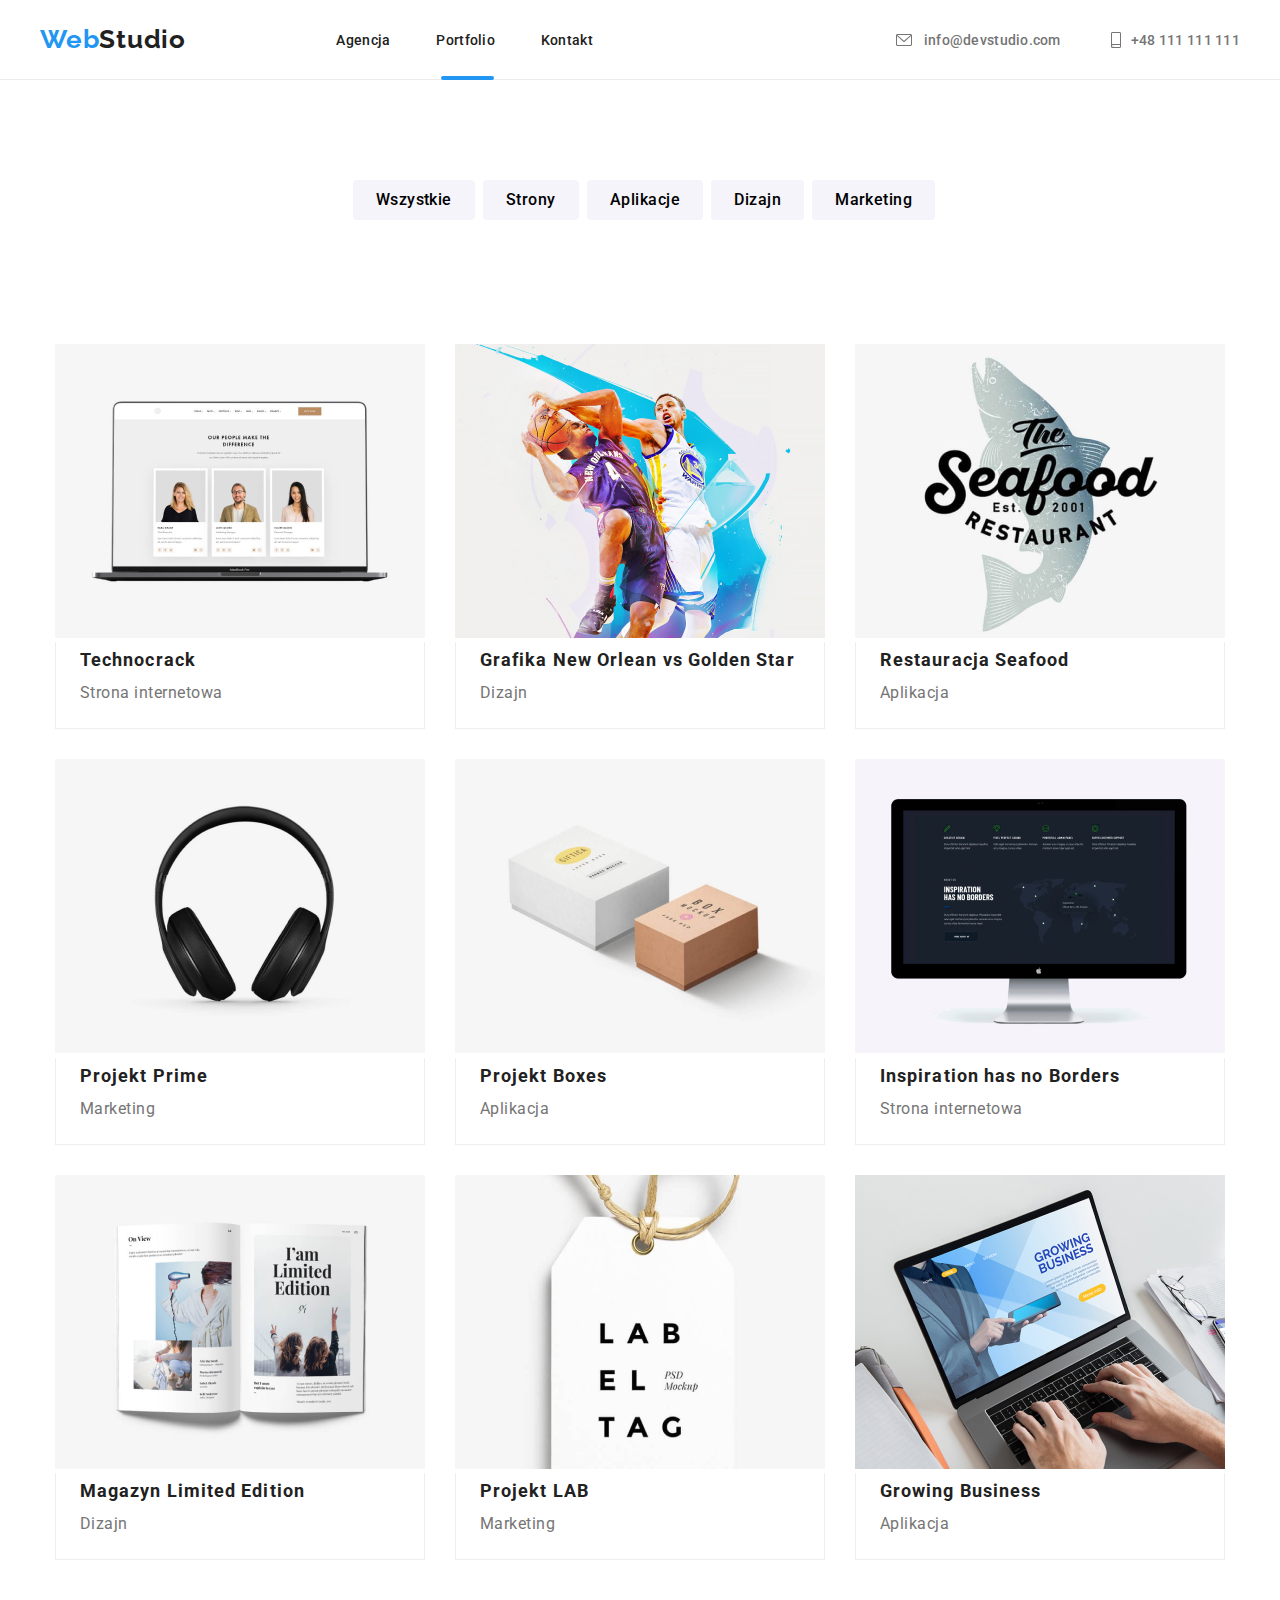
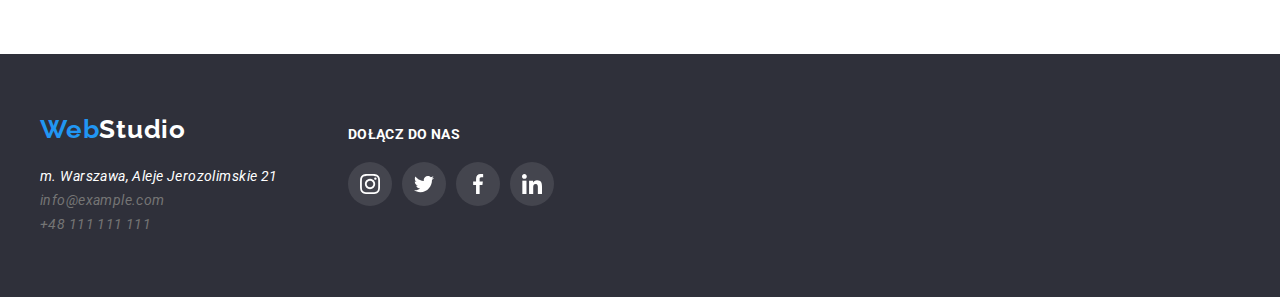
==== portfolio.html @ 58a17caf "." ====
<!DOCTYPE html>
<html lang="pl">
<head>
    <meta charset="UTF-8">
    <meta http-equiv="X-UA-Compatible" content="IE=edge">
    <meta name="viewport" content="width=device-width, initial-scale=1.0">
    <title>Portfolio</title>
    <link rel="stylesheet" href="https://cdnjs.cloudflare.com/ajax/libs/modern-normalize/1.0.0/modern-normalize.min.css" />
    <link href="css/styles.css" rel="stylesheet">
    <link rel="preconnect" href="https://fonts.googleapis.com">
    <link rel="preconnect" href="https://fonts.gstatic.com" crossorigin>
    <link href="https://fonts.googleapis.com/css2?family=Raleway:wght@700&family=Roboto:wght@400;500;700;900&display=swap"
        rel="stylesheet">
        
</head>
<body>
 <!-----------------------------------------HEADER----------------------------------------------->
 
    <header class="header-part">
        <div class="container">
            <a class="logo" href="index.html"><span class="logo-span">Web</span>Studio</a>
    
            <nav class="first-nav">
                <a class="first-nav-item-first-child" class="first-child" href="index.html">Agencja</a>
                <a class="first-nav-item-portfolio active-portfolio" href="portfolio.html" >Portfolio</a>
                <a class="first-nav-item" href="#">Kontakt</a>
            </nav>
    
            <a class="header-mail" href="mailto:info@devstudio.com">
                <svg class="icon-envelope" width="20" height="16">
                    <use href="images/symbol-defs.svg#icon-envelope"></use>
                </svg>
                info@devstudio.com</a>
            <a class="header-tel" href="tel:+48111111111">
                <svg class="icon-smartphone" width="10" height="16">
                    <use class="phone" href="images/symbol-defs.svg#icon-smartphone"></use>
                </svg>
                +48 111 111 111</a>
            </section>
        </div>
    </header>
<!-----------------------------------------MAIN-------------------------------------->
<main class="main-page-portfolio">
    <div class="container">
        <section class="second-section-portfolio">
    <ul class="buttons-list">
        <li class="button-item-list"><button class="button-item" type="button">Wszystkie</button></li>
        <li class="button-item-list"><button class="button-item" type="button">Strony</button></li>
        <li class="button-item-list"><button class="button-item" type="button">Aplikacje</button></li>
        <li class="button-item-list"><button class="button-item" type="button">Dizajn</button></li>
        <li class="button-item-list"><button class="button-item" type="button">Marketing</button></li>
    </ul>
    </div>
<!--GALERIA-->
<section class="gallery">
<div class="container">
<ul class="portfolio-gallery">
    
    <li class="portfolio-images">
        <figure class="portfolio-images-figure">
            <img  src="images/img8.jpg" alt="monitor" width="370" height="294">
            <div class="overflow">
            <div class="overlay-portfolio">
                <p class="overflow-text">Technocrack jest popularną platformą wykorzystywaną do rozpowszechniania koronawirusa. Firmy wykorzystują tę platformę
            do celów szpiegowskich i ataków na niezabezpieczone serwery konkurencji</p>
        </div>
        </div>
            <figcaption class="portfolio-gallery-item">
                <b class="portfolio-gallery-item-bold">Technocrack</b>
               <p class="portfolio-gallery-item-paragraph">Strona internetowa</p>
            </figcaption>
        </figure>
    </li>
    <li class="portfolio-images">
        <figure>
            <img  src="images/img9.jpg" alt="koszykarz z piłką w górze" width="370" height="294">
            <div class="overflow">
                <div class="overlay-portfolio">
                    <p class="overflow-text">Technocrack jest popularną platformą wykorzystywaną do rozpowszechniania koronawirusa.
                        Firmy wykorzystują tę platformę
                        do celów szpiegowskich i ataków na niezabezpieczone serwery konkurencji</p>
                </div>
            </div>
            <figcaption class="portfolio-gallery-item">
                <b class="portfolio-gallery-item-bold">Grafika New Orlean vs Golden Star</b>
                <p class="portfolio-gallery-item-paragraph">Dizajn</p>
            </figcaption>
        </figure>
    </li>
    <li class="portfolio-images">
        <figure>
        <img  src="images/img10.jpg" alt="zdjęcie rekina" width="370" height="294">
        <div class="overflow">
            <div class="overlay-portfolio">
                <p class="overflow-text">Technocrack jest popularną platformą wykorzystywaną do rozpowszechniania koronawirusa.
                    Firmy wykorzystują tę platformę
                    do celów szpiegowskich i ataków na niezabezpieczone serwery konkurencji</p>
            </div>
        </div>
        <figcaption class="portfolio-gallery-item">
           <b class="portfolio-gallery-item-bold">Restauracja Seafood</b>
           <p class="portfolio-gallery-item-paragraph">Aplikacja</p>
        </figcaption>
    </figure>
</li>
    <li class="portfolio-images">
        <figure>
        <img class="photo"src="images/img11.jpg" alt="słuchwaki do uszu" width="370" height="294">
        <div class="overflow">
            <div class="overlay-portfolio">
                <p class="overflow-text">Technocrack jest popularną platformą wykorzystywaną do rozpowszechniania koronawirusa.
                    Firmy wykorzystują tę platformę
                    do celów szpiegowskich i ataków na niezabezpieczone serwery konkurencji</p>
            </div>
        </div>
        <figcaption class="portfolio-gallery-item">
            <b class="portfolio-gallery-item-bold">Projekt Prime</b>
            <p class="portfolio-gallery-item-paragraph">Marketing</p>
        </figcaption>
    </figure>
</li>
    <li class="portfolio-images">
        <figure>
            <img class="photo" src="images/img12.jpg" alt="kartonowe pudełka"  width="370" height="294">
            <div class="overflow">
                <div class="overlay-portfolio">
                    <p class="overflow-text">Technocrack jest popularną platformą wykorzystywaną do rozpowszechniania koronawirusa.
                        Firmy wykorzystują tę platformę
                        do celów szpiegowskich i ataków na niezabezpieczone serwery konkurencji</p>
                </div>
            </div>
            <figcaption class="portfolio-gallery-item">
                <b class="portfolio-gallery-item-bold">Projekt Boxes</b>
                <p class="portfolio-gallery-item-paragraph">Aplikacja</p>
            </figcaption>
        </figure>
    </li>
    <li class="portfolio-images">
        <figure>
        <img class="photo" src="images/img13.jpg" alt="monitor ze stroną internetową" width="370" height="294">
        <div class="overflow">
            <div class="overlay-portfolio">
                <p class="overflow-text">Technocrack jest popularną platformą wykorzystywaną do rozpowszechniania koronawirusa.
                    Firmy wykorzystują tę platformę
                    do celów szpiegowskich i ataków na niezabezpieczone serwery konkurencji</p>
            </div>
        </div>
        <figcaption class="portfolio-gallery-item">
            <b class="portfolio-gallery-item-bold">Inspiration has no Borders</b>
            <p class="portfolio-gallery-item-paragraph">Strona internetowa</p>
        </figcaption>
    </figure>
</li>
    <li class="portfolio-images">
        <figure>
            <img class="photo" src="images/img14.jpg" alt="otwarta książka" width="370" height="294">
            <div class="overflow">
                <div class="overlay-portfolio">
                    <p class="overflow-text">Technocrack jest popularną platformą wykorzystywaną do rozpowszechniania koronawirusa.
                        Firmy wykorzystują tę platformę
                        do celów szpiegowskich i ataków na niezabezpieczone serwery konkurencji</p>
                </div>
            </div>
            <figcaption class="portfolio-gallery-item">
                <b class="portfolio-gallery-item-bold">Magazyn Limited Edition</b>
                <p class="portfolio-gallery-item-paragraph">Dizajn</p>
            </figcaption>
        </figure>
    </li>
    <li class="portfolio-images">
        <figure>
            <img class="photo" src="images/img15.jpg" alt="papierowa zawieszka" width="370" height="294">
            <div class="overflow">
                <div class="overlay-portfolio">
                    <p class="overflow-text">Technocrack jest popularną platformą wykorzystywaną do rozpowszechniania koronawirusa.
                        Firmy wykorzystują tę platformę
                        do celów szpiegowskich i ataków na niezabezpieczone serwery konkurencji</p>
                </div>
            </div>
            <figcaption class="portfolio-gallery-item">
                <b class="portfolio-gallery-item-bold">Projekt LAB</b>
                <p class="portfolio-gallery-item-paragraph">Marketing</p>
            </figcaption>
        </figure>
    </li>
    <li class="portfolio-images">
        <figure>
            <img class="photo" src="images/img16.jpg" alt="dłonie na klawiaturze laptopa" width="370" height="294">
            <div class="overflow">
                <div class="overlay-portfolio">
                    <p class="overflow-text">Technocrack jest popularną platformą wykorzystywaną do rozpowszechniania koronawirusa.
                        Firmy wykorzystują tę platformę
                        do celów szpiegowskich i ataków na niezabezpieczone serwery konkurencji</p>
                </div>
            </div>
            <figcaption class="portfolio-gallery-item">
                <b class="portfolio-gallery-item-bold">Growing Business</b>
                <p class="portfolio-gallery-item-paragraph">Aplikacja</p>
            </figcaption>
        </figure>
    </li>
</ul>
</section>
</section>
</div>
</main>
<!--FOOTER-->
    <footer class="end-of-page">
        <div class="container">
            <ul class="footer-list">
                <li class="footer-list-item">
                    <a class="logo-footer" href="index.html"><span class="logo-span">Web</span>Studio</a>
                    <address>
                        <ul>
                            <li class="footer-list-item-paragraph">
                                <p>m. Warszawa, Aleje Jerozolimskie 21</p>
                            </li>
                            <li class="footer-list-item"><a class="footer-list-item-mail-link"
                                    href="mailto:info@example.com">info@example.com</a></li>
                            <li class="footer-list-item-phone"><a class="footer-list-item-tel-link"
                                    href="tel:+48111111111">+48 111 111 111</a></li>
                        </ul>
                    </address>
                </li>
                <li class="footer-list-item-right-side">
                    <p class="text-footer">DOŁĄCZ DO NAS</p>
    
    
                    <ul class="icons-footer-list">
                        <li class="icons-footer-list-item">
                            <a class="link-icon-footer" href="#">
                            <svg class="icon-footer" width="20" height="20">
                                <use href="images/symbol-defs.svg#icon-instagram"></use>
                            </svg>
                        </a>
                        </li>
                        <li class="icons-footer-list-item">
                            <a class="link-icon-footer" href="#">
                            <svg class="icon-footer" width="20" height="20">
                                <use href="images/symbol-defs.svg#icon-twitter"></use>
                            </svg>
                        </a>
                        </li>
                        <li class="icons-footer-list-item">
                            <a class="link-icon-footer" href="#">
                            <svg class="icon-footer" width="20" height="20">
                                <use href="images/symbol-defs.svg#icon-facebook"></use>
                            </svg>
                        </a>
                        </li>
                        <li class="icons-footer-list-item">
                            <a class="link-icon-footer" href="#">
                            <svg class="icon-footer" width="20" height="20">
                                <use href="images/symbol-defs.svg#icon-linkedin"></use>
                            </svg>
                        </a>
                        </li>
                    </ul>
                </li>
            </ul>
        </div>
    </footer>
</body>
---- css/styles.css ----
*
{
  margin: 0 auto;
  padding: 0;
}
body {
  font-family: var(--main-font);
  color: var(--main-color);
  padding: 0;
  margin: 0 auto; 
}
:root {
  --main-font: 'Roboto', sans-serif;
  --secondary-font: 'Raleway', sans-serif;
  --mark-color: #2196f3;
  --main-color: #212121;
  --third-color: #757575;
  --background-color: #2f303a;
  --white-color: #ffffff;
  --third-block-background-color: #F5F4FA;
  --icons-fill: #AFB1B8;
}
.header-part {
  background-color: var(--white-color);
  border-bottom: 1px solid #ECECEC;;
  margin: 0 auto;
}
.container
{
  width: 1200px;
  
  margin: 0 auto;
}
.header-part .container 
{
  display: flex;
}
.second-block .container
{
    width: 1200px;
    padding: 5px;
    margin: 0 auto;
}
h1,h2,h3,h4{
  margin: 0;
  padding: 0;
}

p
{
  margin: 0;
  padding: 0;
}
ul
{
  padding: 0;
  margin: 0;
}



/*==================================HEADER====================================*/
.logo {
  font-weight: 700;
  font-size: 26px;
  line-height: 1.192;
  letter-spacing: 0.03em;
  font-family: var(--secondary-font);
  text-decoration: none;
  color: var(--main-color);
  margin-top: 24px;
  margin-bottom: 24px;
  display: flex;
  margin-right: 0;
  margin-left: 0;
  
}
 .logo-span {
  color: var(--mark-color);
}
.first-nav 
{
  display: flex;
  position: relative;
  
}
.first-nav-portfolio
{
  display: flex;
  justify-content: center;
}
.first-nav-item {
  font-weight: 500;
  font-size: 14px;
  line-height: 1.142;
  letter-spacing: 0.02em;
  text-decoration: none;
  color: var(--main-color); 
  margin-left: 46px;
  margin-top: 32px;
  margin-bottom: 31px;
  transition-property: color;
  transition-duration: 250ms;
  transition-timing-function: cubic-bezier(0.4, 0, 0.2, 1);
  transition-delay: 0s;
 }


.first-nav-item-first-child
{
    font-weight: 500;
    font-size: 14px;
    line-height: 1.142;
    letter-spacing: 0.02em;
    text-decoration: none;
    color: var(--main-color);
    margin-top: 32px;
    margin-bottom: 31px;
    transition-property: color;
    transition-duration: 250ms;
    transition-timing-function: cubic-bezier(0.4, 0, 0.2, 1);
}
.first-nav-item-first-child:hover
{
  color: var(--mark-color);
}
.first-nav-item-first-child:focus
{
  color: var(--mark-color);
}
.first-nav-item:hover
{
  color: var(--mark-color);
}
.first-nav-item:focus 
{
  color: var(--mark-color);
}
.header-mail 
{
  text-decoration: none;
  color: var(--third-color);
  font-weight: 500;
  font-size: 14px;
  line-height: 1.142;
  letter-spacing: 0.02em;
  color: var(--third-color);
  margin-top: 32px;
  margin-bottom: 31px;
  margin-right: 50px;
  display: flex;
  transition-property: color;
  transition-duration: 250ms;
  transition-timing-function: cubic-bezier(0.4, 0, 0.2, 1);
  transition-delay: 0s;
 }


.header-mail:hover {
  color: var(--mark-color);
  fill: #2196f3;
 
}
.header-mail:focus {
  color: var(--mark-color);
}
.header-tel 
{
    text-decoration: none;
    font-size: 14px;
    font-weight: 500;
    line-height: 1.142;
    letter-spacing: 0.02em;
    color: var(--third-color);
    margin-top: 32px;
    margin-bottom: 31px;
    margin-left: 0;
    margin-right: 0;
    display: flex;
    transition-property: color;
    transition-duration: 250ms;
    transition-timing-function: cubic-bezier(0.4, 0, 0.2, 1);
    transition-delay: 0s;
}
.header-tel:hover 
{
  color: var(--mark-color);
}
.header-tel:focus 
{
  color: var(--mark-color);
}
/*=======================================END OF HEADER==================================================*/

/*=======================================MAIN CONTAINER=================================================*/

.first-gallery-index-item-first-child
{
  margin-right: 0;
  margin-left: 0;
  position: relative;
}
.text-on-image
{
  background-color:rgba(47, 48, 58, 0.8);
  font-size: 14px;
  line-height: 1.172;
  letter-spacing: 0.03em;
  display: flex;
  align-items: center;
  justify-content: center;
  color: var(--white-color);
  font-weight: 700;
  width: 370px;
  height: 70px;
  text-transform: uppercase;
  position: absolute;
  bottom: 4px;
}
.text-header {

  font-weight: 900;
  font-size: 44px;
  line-height: 1.363;
  letter-spacing: 0.06em;
  text-transform: uppercase;
  color: var(--white-color);
  margin-bottom: 30px;
  margin-left: auto;
  margin-right: auto; 
  display: flex;
  justify-content: center;
  width: 696px;
}
.button-top {
  box-shadow: 0px 4px 4px rgba(0, 0, 0, 0.15);
  border-radius: 4px;
  font-weight: 700;
  font-size: 16px;
  line-height: 1.875;
  letter-spacing: 0.06em;
  cursor: pointer;
  background-color: var(--mark-color);
  color: var(--white-color);
  width: 200px;
  height: 50px; 
  display: block;
  margin: 0 auto;
  
}

.second-block-list-item .second-block-list-item-title 
{
  font-weight: 700;
  font-size: 14px;
  line-height: 1.142;
  letter-spacing: 0.03em;
  text-transform: uppercase;
  color: var(--main-color);
  
}
.second-block-list
{
  list-style-type: none;
  display: flex;
}
.second-block-list-item-title-first
{
    font-weight: 700;
    font-size: 14px;
    line-height: 1.142;
    letter-spacing: 0.03em;
    text-transform: uppercase;
    color: var(--main-color);
    
    justify-content: flex-start;        
}
.end-of-page
{
  background-color: var(--background-color)
}
.second-block-list-item 
{
  font-size: 14px;
  line-height: 1.714;
  letter-spacing: 0.03em;
  color: var(--third-color);
  margin-right: 30px;
}
.second-block-list-item-first
{ 
  font-size: 14px;
  line-height: 1.714;
  letter-spacing: 0.03em;
  color: var(--third-color);
  margin-right: 30px;
}
.second-block-list-item-last
{
    font-size: 14px;
    line-height: 1.714;
    letter-spacing: 0.03em;
    color: var(--third-color);
  
}
.second-block-list-item-title-last
{
    font-weight: 700;
    font-size: 14px;
    line-height: 1.142;
    letter-spacing: 0.03em;
    text-transform: uppercase;
    color: var(--main-color);
    justify-content: flex-start;
}
.second-header
{
  font-weight: 700;
  font-size: 36px;
  line-height: 1.166;
  letter-spacing: 0.03em;
  text-align: center;
  color: var(--main-color);
  margin-top: 94px;
  display: flex;
  align-items: center;
  width: 365px;
}
.secondary-header
{
  display: flex;
  justify-content: center;
}
.first-gallery-index
{
  display: flex;
  margin-top: 50px;
  list-style-type: none;
  margin-bottom: 94px;
  display: flex;
}
.first-block
{ 
  background-color:var(--background-color);
  height: 600px;
  padding:200px 0 200px 0 ;
  text-align: center;

}
.workers
{
      box-shadow: 0px 1px 3px rgb(0 0 0 / 12%),
      0px 1px 1px rgb(0 0 0 / 14%),
      0px 2px 1px rgb(0 0 0 / 20%);
      border-radius: 0px 0px 4px 4px;
}
.first-block .text-header
{
  margin: 0 auto;
  margin-bottom: 30px;
}
.first-gallery-index-item
{
  margin-left: 30px;
  margin-right: 0;
  position: relative;
}
 .container .third-header 
{ 
  font-weight: 700;
  font-size: 36px;
  line-height: 1.166;
  letter-spacing: 0.03em;
  padding-top: 94px;
  display: flex;
  justify-content: center;
 
  
}

.container .third-section
{
  background-color: var(--third-block-background-color)

}
.gallery-list-item-last-child
{
  margin-left: 0;
  margin-right: 0;
}
.gallery-list-item-first-child
{
  margin-left: 0;
  margin-right: 0;
}
.gallery-list 
{
  display: flex;
  list-style-type: none;
  margin-top: 50px;
  padding-bottom: 94px;
  justify-content: space-between;
} 


.gallery-list-item
{
margin-left: 0;
margin-right: 0;
}

.gallery-list-item-figcaption
{
  background-color: var(--white-color);
  padding-top: 30px;
  border-radius: 4px;
  

}

.gallery-list-item-figcaption-bold
{
  font-weight: 500;
  font-size: 16px;
  line-height: 1.187;
  text-align: center;
  letter-spacing: 0.03em;
  margin-left: 99px;
  padding-bottom: 10px;
  padding-top: 30px;
  

}

.gallery-list-item-figcaption-paragraph 
{
  font-style: normal;
  font-size: 16px;
  line-height: 1.875;
  text-align: center;
  letter-spacing: 0.03em;
  color: var(--third-color);
  padding-bottom: 16px;

}
/*===================================END OF MAIN CONTAINER============================================*/

.logo-footer
{
  font-weight: 700;
  font-size: 26px;
  line-height: 1.192;
  letter-spacing: 0.03em;
  font-family: var(--secondary-font);
  text-decoration: none;
  color: var(--white-color);
  margin-bottom: 0;
  margin-right: 0;
  display: block;
  margin-top: 60px;
}
.footer-list-item-right-side
{
  margin-left: 70px;
  margin-right: 0;
  list-style-type: none;
}
.footer-list-item-paragraph
{
    font-size: 14px;
    line-height: 1.714;
    letter-spacing: 0.03em;
    list-style-type: none;
    color: var(--white-color);
    margin-top: 20px;
}

.footer-list-item 
{
  font-size: 14px;
  line-height: 1.714;
  letter-spacing: 0.03em;
  list-style-type: none;
  color: var(--white-color);
 
}
 .first-footer .footer-list
{
  padding-bottom: 60px;
  margin-left: 0;
  width: 261px;

}
.footer-list-item-phone
{
  margin-bottom: 60px;
  list-style-type: none;
}
.footer-list-item-tel-link
{
    font-size: 14px;
    line-height: 1.714;
    letter-spacing: 0.03em;
    list-style-type: none;
    text-decoration: none;
    color: var(--third-color); 
}

.footer-list-item-tel-link:hover
{
color: var(--mark-color);
}
.footer-list-item-tel-link:focus
{
  color: var(--mark-color);
}
 .footer-list-item .footer-list-item-mail-link
{
  font-size: 14px;
  line-height: 1.714;
  letter-spacing: 0.03em;
  list-style-type: none;
  color: var(--third-color); 
  text-decoration: none;
}
.footer-list-item-paragraph
{
margin-top: 20px;
}
.footer-list-item-mail-link:hover {
  color: var(--mark-color);
}
.footer-list-item-mail-link:focus 
{
  color: var(--mark-color);
}
.list-header
{
  list-style-type: none;
  display: flex;
  justify-content: center;
  align-items: center;
  position: relative;
  
}
.active::after
{
  content: "";
  height: 4px;
  width: 53px;
  border-radius: 2px;
  background-color: var(--mark-color);
  display: block;
  position: absolute;
  bottom: -1px;
  right: 201px;
}
.active-portfolio::after {
  content: "";
  height: 4px;
  width: 53px;
  border-radius: 2px;
  background-color: var(--mark-color);
  display: block;
  position: absolute;
  bottom: -1px;
  right: 99px;
}
/*=======================================PORTFOLIO======================================================*/

.button-item
{
    transition-property: background-color,
    color;
    transition-duration: 250ms;
    transition-delay: 0;
    transition-timing-function: cubic-bezier(0.4, 0, 0.2, 1);
}
.button-item-list
{ 
  margin-left: 8px;
  margin-right: 0;
}
.buttons-list
{
display: flex;
list-style-type: none;
padding-top: 100px;
justify-content:center
}
.is-hidden
{
opacity: 0;
pointer-events: none;
}
.backdrop
{
position: fixed;
width: 100%;
height: 100%;
background-color: rgba(0, 0, 0, 0.2);
display: flex;
align-items: center;
justify-content: center;
z-index: 1;
transition: opacity 250ms cubic-bezier(0.4, 0, 0.2, 1);
}


.modal
{
  width: 528px;
  height: 581px;
  position: absolute;
  top: 50%;
  left: 50%;
  background-color: var(--white-color);
  box-shadow: 0px 1px 3px rgba(0, 0, 0, 0.12),
  0px 1px 1px rgba(0, 0, 0, 0.14),
  0px 2px 1px rgba(0, 0, 0, 0.2);
  border-radius: 4px;
  justify-content: flex-end;
  display: flex;
  transition-property: transform, opacity;
  transition-duration: 250ms;
  transition-delay: 0;
  transition-timing-function: cubic-bezier(0.4, 0, 0.2, 1);
  transform: translate3d(-50%, -50%, 0) scale3d(1, 1, 1);
  opacity: 1;
}
.is-hidden .modal
{
  transform:translate3d(-50%, -50%, 0) scale3d(0, 0, 0);
  opacity: 0;
}

.icon-close-btn
{
  position: absolute;
  top: 5px;
  left: 2px;
  
}
.close-btn
{
  width: 30px;
  height: 30px;
  border-radius: 50%;
  border: 1px solid rgba(0, 0, 0, 0.1);
  background-color: var(--white-color);
  cursor: pointer;
  font-weight: 700;
  margin-right:8px;
  margin-top: 8px;
  position: relative;

}
.overflow
{
  position: absolute;
  top: -3px;
  overflow: hidden;
  height: 294px;
  width: 370px;
}
.overflow-text
{
  width: 301px;
  height: 196px;
  position: absolute;
  left: 24px;
  top: 49px
}
.overlay-portfolio
{
  position: absolute; 
  width: 100%;
  height: 100%;
  background-color: rgba(33, 150, 243, 0.9);
  font-size: 18px;
  color: var(--white-color);
  line-height: 1.555;
  letter-spacing: 0.03em;
  transition-property: transform ;
  transform: translateY(100%);
  transition-duration: 250ms;
  transition-timing-function: cubic-bezier(0.4, 0, 0.2, 1);

}
.portfolio-images:hover
{
  cursor: pointer;
}
.portfolio-images:hover .overlay-portfolio
{
  transform: translateX(0);
  cursor: pointer;
}
.button-item-first-child:hover
{
  color: var(--mark-color);
  background-color: var(--mark-color);
  color: var(--white-color)
  
}

.link-icon-workers
{
  fill: var(--icons-fill);
  width: 44px;
  height: 44px;
  display: flex;
  align-items: center;
  justify-content: center;
  border-radius: 50%;
  margin-left: 0;
  margin-right: 0;
  transition-property: background-color, fill;
  transition-duration: 250ms;
  transition-timing-function: cubic-bezier(0.4, 0, 0.2, 1);
  transition-delay: 0s;
}
.link-icon-workers:hover
{
  fill: var(--white-color)
}
.link-icon-workers:focus {
  fill: var(--white-color);
  background-color: var(--mark-color)
}
.button-item-first-child:focus
{
  color: var(--mark-color);
  background-color: var(--mark-color);
  color: var(--white-color)
}
.link-icon-footer
{
  fill: var(--white-color);
  width:44px;
  height: 44px;
  border-radius: 50%;
  display: flex;
  align-items: center;
  justify-content: center;

}
.link-icon-footer:focus
{
  background-color: var(--mark-color)
}
.buttons-list .button-item 
{
  background-color: var(--third-block-background-color);
  font-size: 16px;
  line-height: 1.625;
  text-align: center;
  letter-spacing: 0.03em;
  padding-top: 6px;
  padding-right: 22px;
  padding-bottom: 6px;
  padding-left: 22px;
  font-weight: 500;
  border: 1px solid transparent;
  border-radius:4px;
}
.button-item:hover 
{
  background-color: var(--mark-color);
  color: var(--main-color);
  cursor: pointer;
  color: var(--white-color)
}
.button-item:focus 
{
  background-color: var(--mark-color);
  color: var(--main-color);
  cursor: pointer;
  color: var(--white-color)
}
.portfolio-gallery
{
  display: flex;
  flex-wrap:wrap;
  list-style-type: none;
  margin-top: 94px;
  margin-bottom: 94px;
}

.portfolio-images
{
  position: relative;
  margin-top: 30px;
}
.portfolio-images-last-last {
  position: relative;
  margin-top: 30px;
}
.portfolio-gallery-item 
{ 
  font-weight: 700;
  font-size: 18px;
  line-height: 2;
  letter-spacing: 0.06em;
  border-right: 1px solid #EEEEEE;
  border-left: 1px solid #EEEEEE;
  border-bottom: 1px solid #EEEEEE; 
  
}

.photo-four
{
  margin-left: 0;
}
 .portfolio-gallery .portfolio-images .photo-two
{
  margin-right: 0;
}

.portfolio-gallery-item-bold
{
  font-weight: 700;
  font-size: 18px;
  line-height: 2;
  letter-spacing: 0.06em;
  margin-left: 24px;
}

.portfolio-gallery-item-paragraph 
{
font-size: 16px;
line-height: 1.875;
letter-spacing: 0.03em;
color: var(--third-color);
font-weight: 400;
font-family: var(--main-font);
margin-bottom: 20px;
margin-left: 24px;
}
.footer-list-item-mail-link{
  text-decoration-line: underline;
  color: var(--third-color);
  list-style-type: none;
}
.footer-list-item-mail :hover {
  color: var(--mark-color);
}
.footer-list-item-mail :focus {
  color: var(--mark-color);
}

.container
{
    width: 1200px;
    margin: 0 auto;
    padding: 0;
}


.section-footer
{
 
 margin-right: 0;

}

.third-section
{
  
  margin: 0;
  background-color:var(--third-block-background-color)
}
.third-header-display
{
  display: flex;
  justify-content: center;
}
.portfolio-header-section
{
  border-bottom: 1px solid #ECECEC;
  width: 1600px;
  display: flex;
  align-items: center;
}
.first-nav-portfolio
{
  display: flex;
  margin-left: 93px;
  margin-right: 0;
}
.first-nav-portfolio .first-nav-item-portfolio
{
    font-weight: 500;
    font-size: 14px;
    line-height: 1.142;
    letter-spacing: 0.02em;
    text-decoration: none;
    color: var(--main-color);
    

  
}
.first-nav-item-portfolio-first-child
{
      font-weight: 500;
      font-size: 14px;
      line-height: 1.142;
      letter-spacing: 0.02em;
      text-decoration: none;
      color: var(--main-color);   
}
.portfolio-body-section
{
 display: flex;
 align-items: center;
}
.first-nav-item-portfolio
{
  
      font-weight: 500;
      font-size: 14px;
      line-height: 1.142;
      letter-spacing: 0.02em;
      text-decoration: none;
      color: var(--main-color);
      margin-left: 46px;
      margin-top: 32px;
      margin-bottom: 31px;
      transition-property: color;
      transition-duration: 250ms;
      transition-timing-function: cubic-bezier(0.4, 0, 0.2, 1);
      transition-delay: 0s;
}

.first-nav-item-portfolio .active::after
{
  content: "";
  height: 4px;
  width: 53px;
  border-radius: 2px;
  background-color: var(--mark-color);
  display: block;
  position: absolute;
  bottom: -1px;
  right: 99px;
}
/*=============================================IKONY SVG==============================================*/
.icon-envelope
{
  fill: currentColor;
  margin-right: 10px;
}

.phone
{ 
  width: 10px;
  height: 16px;
  fill: currentColor;
}
.lorem-icon-box
{
  background-color: var(--third-block-background-color);
  width:270px;
  height: 120px;
  display: flex;
  align-items: center;
  justify-content: center;
  margin-bottom: 30px;
  margin-top: 94px;
  border-radius: 4px;

}
.fourth-section
{
  padding-top: 94px;
  padding-bottom: 94px;
}


.icon-gallery-workers-list
{
  list-style-type: none;
  display: flex;

}
.icon-smartphone
{
  margin-right: 10px;
}

.icon-gallery-workers-list-item
{
  width: 44px;
  height: 44px;
  display: flex;
  align-items: center;
  border-radius: 50%;
  margin-left: 0;
  margin-right: 10px;

}
.icon-gallery-workers-list-item:hover
{
  background-color: var(--mark-color);
  cursor: pointer;
  fill: var(--white-color);
}
.icon-gallery-workers-list
{
  fill: var(--icons-fill);
  padding-bottom: 30px;
  display: flex;
  justify-content: center;
}
.fourth-section-header
{
  font-size: 36px;
  line-height: 1.166;
  letter-spacing: 0.03em;
  text-align: center;
}
.our-customers-block
{
  border: #212121 solid 4px;
}
.fourth-section-list-item:not(:first-child)
{
  list-style-type: none;
  width: 170px;
  height: 92px;
  display: flex;
  margin: 0;
  margin-left: 30px;
}
.fourth-section-list-item-first
{
  list-style-type: none;
  margin-left: 0;
  margin-right: 0;
}
.fourth-section-list
{
  display: flex;
  margin-top: 50px;
  
}

.fourth-list-icon-four:hover {
  fill: var(--mark-color)
}
.fourth-list-icon-four:focus {
  fill: var(--mark-color)
}
.fourth-list-icon
{
  margin: 0;
}
.fourth-section-link
{
  width: 170px;
  height: 92px; 
  border: var(--icons-fill) solid 1px;
  display: flex;
  align-items: center;
  justify-content: center;
  border-radius: 4px;
  fill: var(--icons-fill);
  transition-property: fill, border-color ;
  transition-duration: 250ms;
  transition-delay: 0s;
  transition-timing-function: cubic-bezier(0.4, 0, 0.2, 1);

}
.fourth-section-link:hover
{
border: var(--mark-color) solid 1px;
fill: var(--mark-color);
}
.fourth-section-link:focus {
  border: var(--mark-color) solid 1px;
  fill: var(--mark-color);
}
.footer-list
{
  display: flex;
}
.text-footer
{
  color: var(--white-color);
  font-size: 14px;
  line-height: 1.142;
  letter-spacing: 0.03em;
  text-transform: uppercase;
  width: 113px;
  height: 16px;
  margin-top: 72px;
  margin-bottom: 20px;
  font-weight: 700;
}
.portfolio-images-last:hover {
  box-shadow: 0px 1px 1px rgba(0, 0, 0, 0.12),
    0px 4px 4px rgba(0, 0, 0, 0.06),
    1px 4px 6px rgba(0, 0, 0, 0.16);
}
.portfolio-images-last-last:focus {
  box-shadow: 0px 1px 1px rgba(0, 0, 0, 0.12),
    0px 4px 4px rgba(0, 0, 0, 0.06),
    1px 4px 6px rgba(0, 0, 0, 0.16);
}
.button-item-list:hover
{
  box-shadow: 0px 3px 1px rgba(0, 0, 0, 0.1),
  0px 1px 2px rgba(0, 0, 0, 0.08),
  0px 2px 2px rgba(0, 0, 0, 0.12);
}
.button-item-list:focus {
  box-shadow: 0px 3px 1px rgba(0, 0, 0, 0.1),
    0px 1px 2px rgba(0, 0, 0, 0.08),
    0px 2px 2px rgba(0, 0, 0, 0.12);
}
.portfolio-images:hover
{
  box-shadow: 0px 1px 1px rgba(0, 0, 0, 0.12),
  0px 4px 4px rgba(0, 0, 0, 0.06),
  1px 4px 6px rgba(0, 0, 0, 0.16);
}
.portfolio-images:focus {
  box-shadow: 0px 1px 1px rgba(0, 0, 0, 0.12),
    0px 4px 4px rgba(0, 0, 0, 0.06),
    1px 4px 6px rgba(0, 0, 0, 0.16);
}
.right-side-footer
{
  width: 206px;
  height: 80px;
  display: flex;
  justify-content: center;
  margin-left: 0;
  margin-right: 0;

}
.footer-list-item
{
  margin: 0;
}
.icons-footer-list-item
{
  list-style-type: none;
  fill: white;
  width: 44px;
  height: 44px;
  background-color: rgba(255, 255, 255, 0.1);
  border-radius: 50%;
  display: flex;
  justify-content: center;
  align-items: center;
  margin-right: 10px;
  transition-property: background-color;
  transition-duration: 250ms;
  transition-timing-function: cubic-bezier(0.4, 0, 0.2, 1);
  transition-delay: 0s;
}
.icons-footer-list-item:hover
{
  background-color: var(--mark-color);
  cursor: pointer;
}
.icons-footer-list-item:focus {
  background-color: var(--mark-color);
  cursor: pointer;
}
.icons-footer-list
{
  display: flex;
  justify-content: center;
  align-items: center;
}

.first-block
{ max-width: 1600px;
  background-image: linear-gradient(rgba(47, 48, 58, 0.4), rgba(47, 48, 58, 0.4)), url("../images/img17.jpg");
  background-repeat: no-repeat;
  background-size: cover;
}
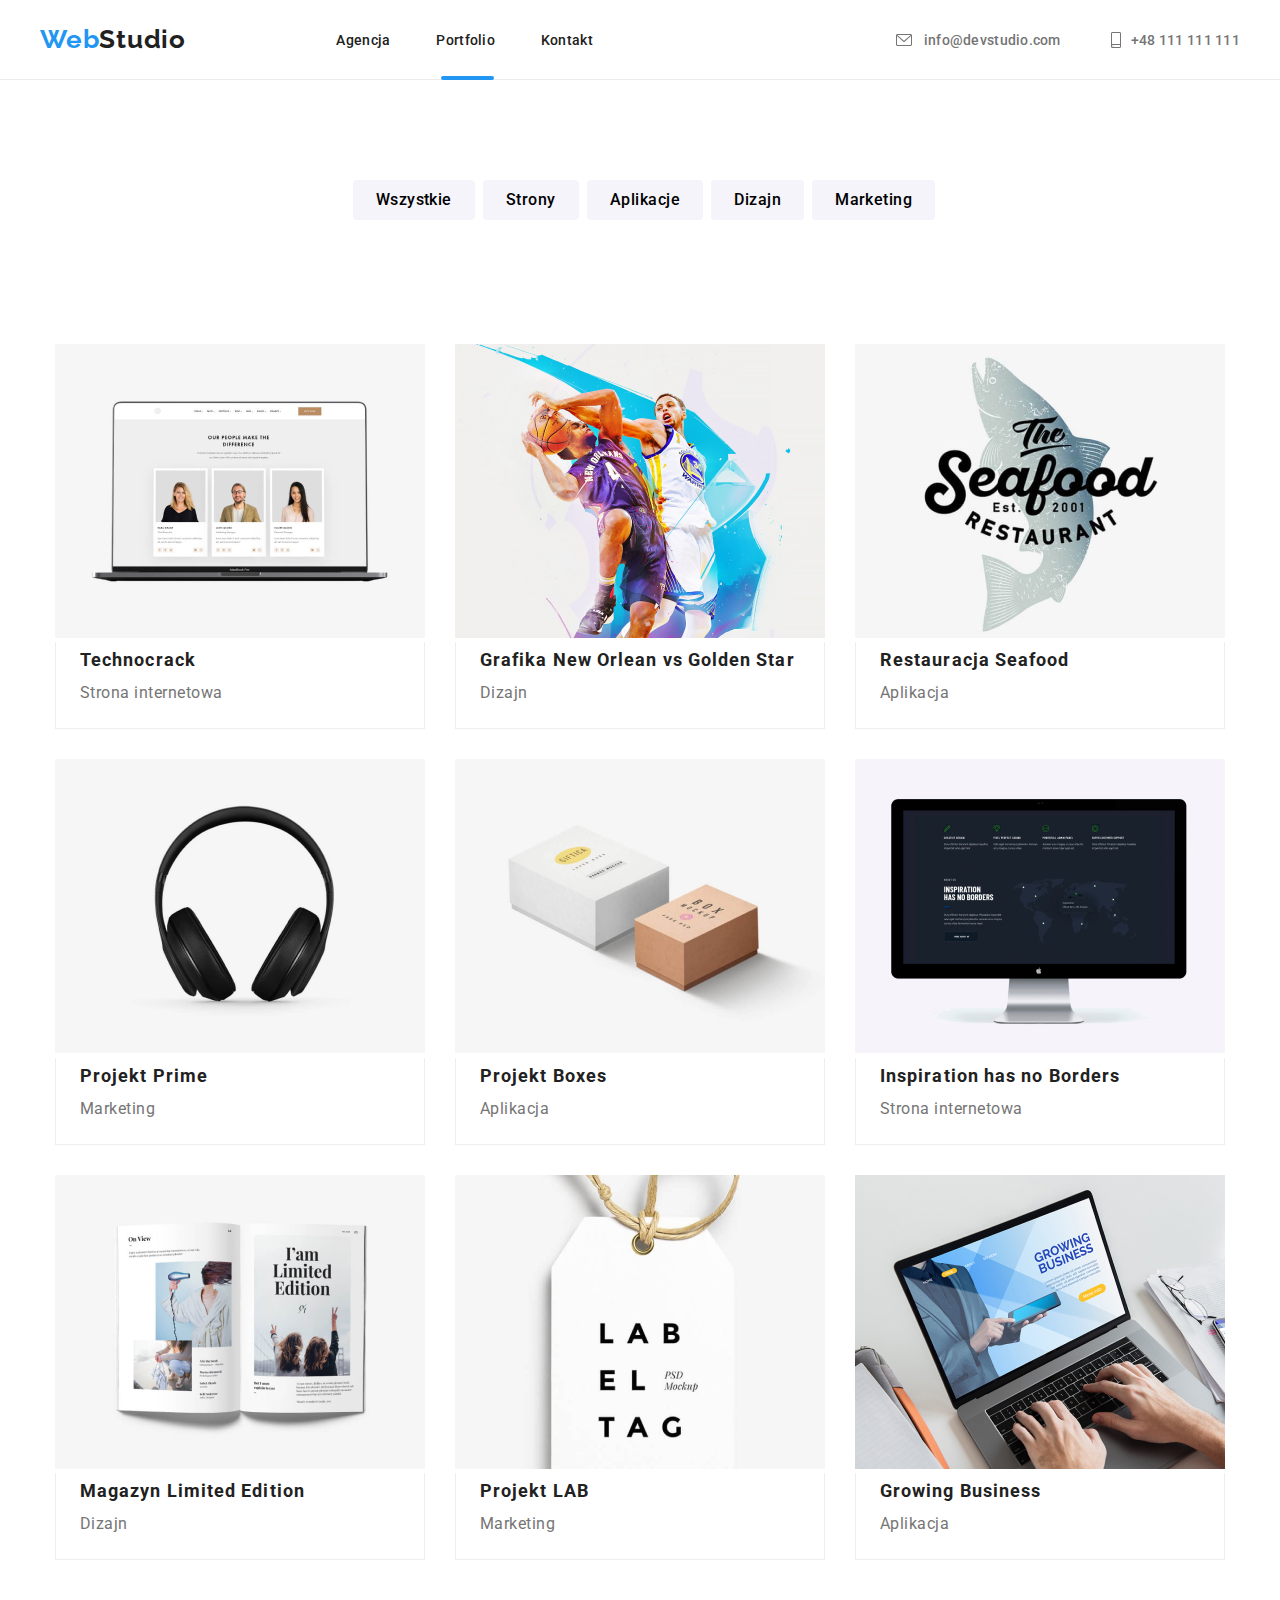
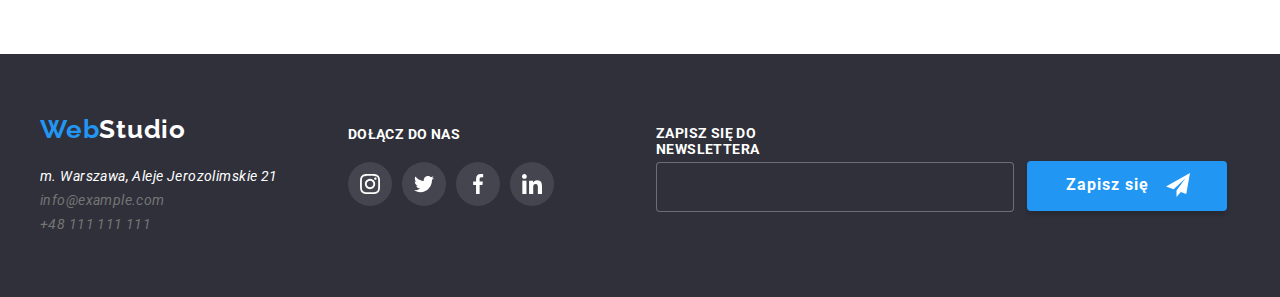
==== commit 55ee20a8: "." ====
--- a/portfolio.html
+++ b/portfolio.html
@@ -255,7 +255,22 @@
                             </svg>
                         </a>
                         </li>
-                    </ul>
+                  </ul>
+                </li>
+                <li class="footer-list-newsletter">
+                    <form name="signup-form">
+                        <label>
+                            <p class="newsletter-text">Zapisz się do newslettera</p>
+                            <input class="newsletter-input" type="email" name="email" />
+                        </label>
+                        <button class="newsletter-button" type="submit">
+                            <p class="text-button-newsletter">Zapisz się
+                                <svg class="icon-send-svg">
+                                    <use href="images/symbol-defs.svg#icon-icon-send" width="24" height="24"></use>
+                                </svg>
+                            </p>
+                        </button>
+                    </form>
                 </li>
             </ul>
         </div>
--- a/css/styles.css
+++ b/css/styles.css
@@ -1183,4 +1183,70 @@
   background-size: cover;
 }
 
-
+/*@@@@@@@@@@@@@@@@@@@@@@@@@@@@@@@@@@@@@@ZADANIE DOMOWE 6@@@@@@@@@@@@@@@@@@@@@@@@@@@@@@@@@@@@@@@@@@@@@@@@@@@@*/
+.newsletter-text
+{
+  position: relative;
+  width: 207px;
+  height: 16px;
+  left: 41px;
+  top: 71px;
+  font-weight: 700;
+  font-size: 14px;
+  line-height: 1.142;
+  letter-spacing: 0.03em;
+  text-transform: uppercase;
+  color: var(--white-color);
+  margin-bottom: 20px;
+}
+.newsletter-input
+{
+  width: 358px;
+  height: 50px;
+  background-color:var(--background-color);
+  border: 1px solid rgba(255, 255, 255, 0.3);
+  box-sizing: border-box;
+  border-radius: 4px;
+  position: relative;
+  top: 70px;
+  left: 41px;
+  margin-right: 12px;
+}
+.newsletter-button
+{
+  width: 200px;
+  height: 50px;
+  background-color:var(--mark-color);
+  box-shadow: 0px 4px 4px rgba(0, 0, 0, 0.15);
+  border-radius: 4px;
+  color: var(--white-color);
+  font-size: 16px;
+  font-weight: 700;
+  line-height: 1.875;
+  letter-spacing: 0.06em;
+  cursor: pointer;
+  position: relative;
+  left: 38px;
+  top: 71px;
+  border: #2196f3;
+  
+
+}
+.icon-send-svg
+{
+  width: 24px;
+  height: 24px;
+  position: relative;
+  top: 7px;
+  margin-left: 12px;
+}
+.footer-list-newsletter
+{
+  list-style-type: none;
+}
+.newsletter-button .text-button-newsletter
+{
+  position: relative;
+  top: -3px;
+  left: 1px;
+}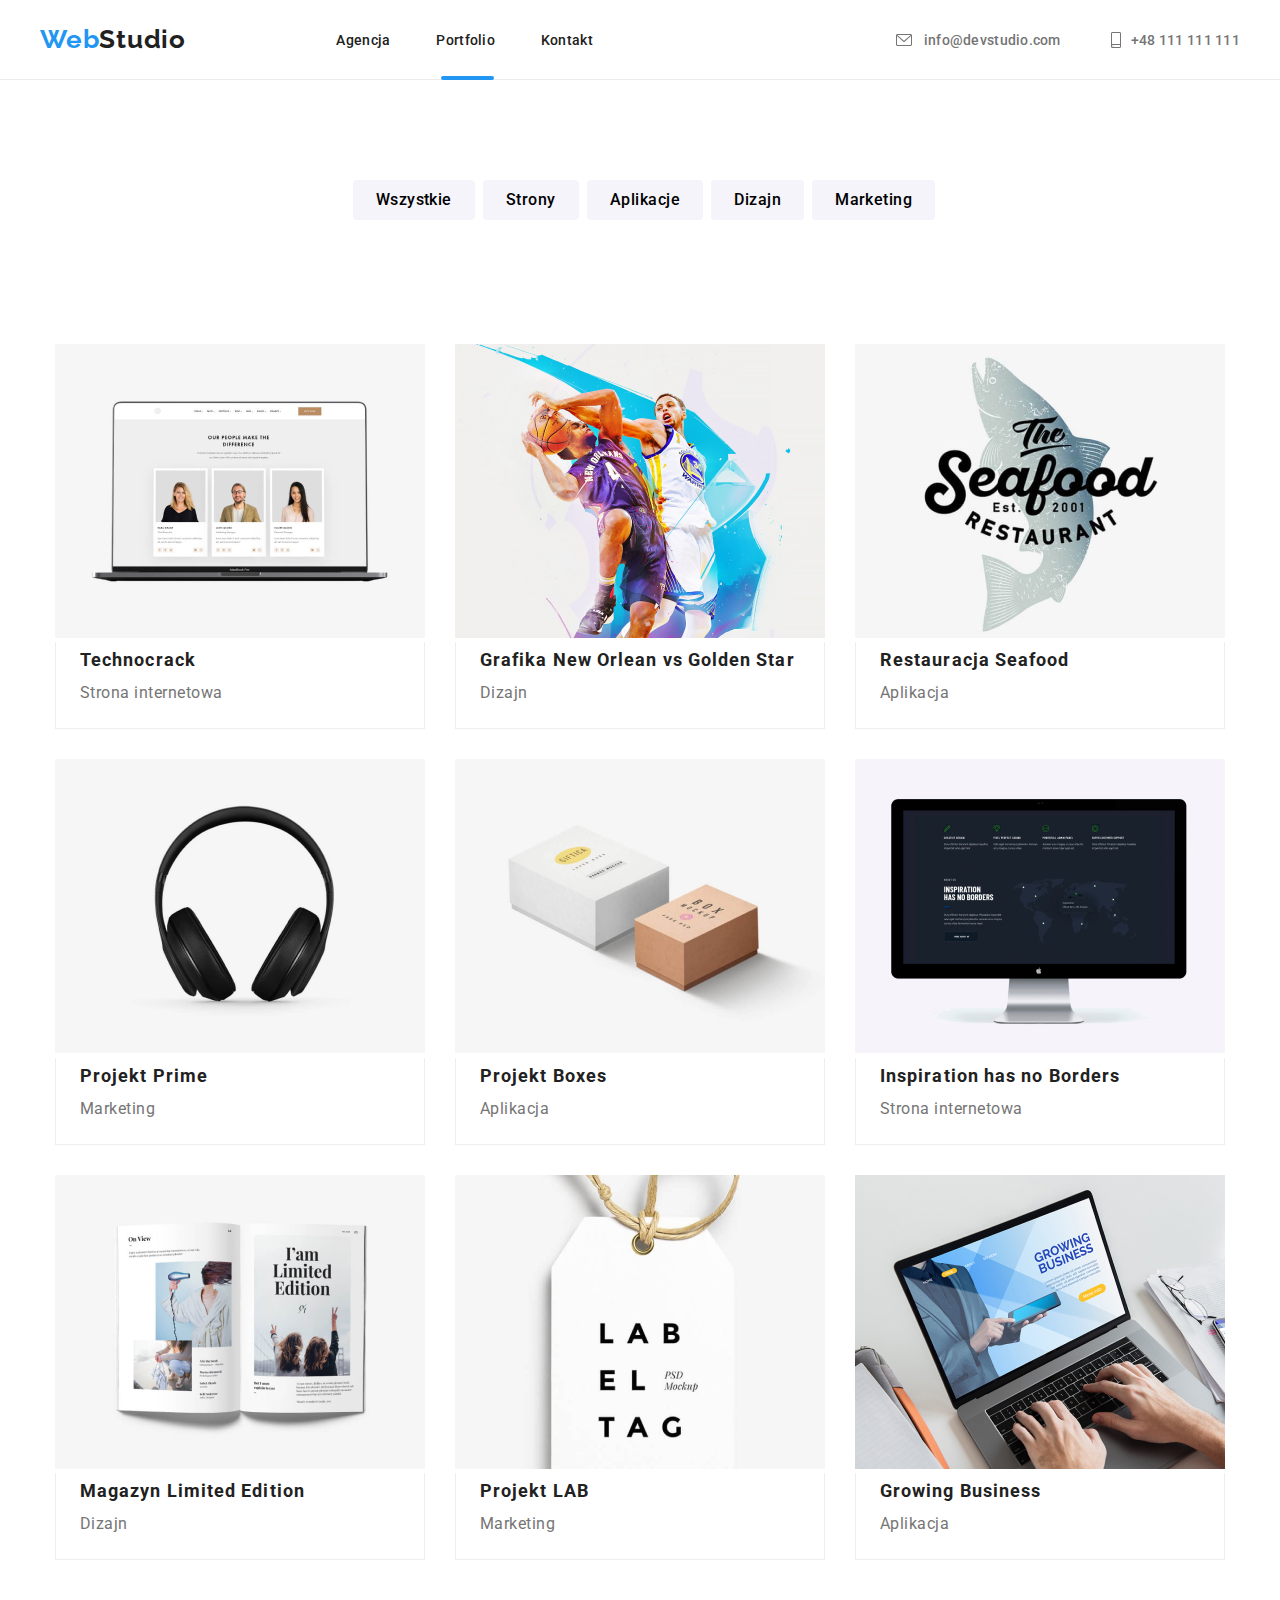
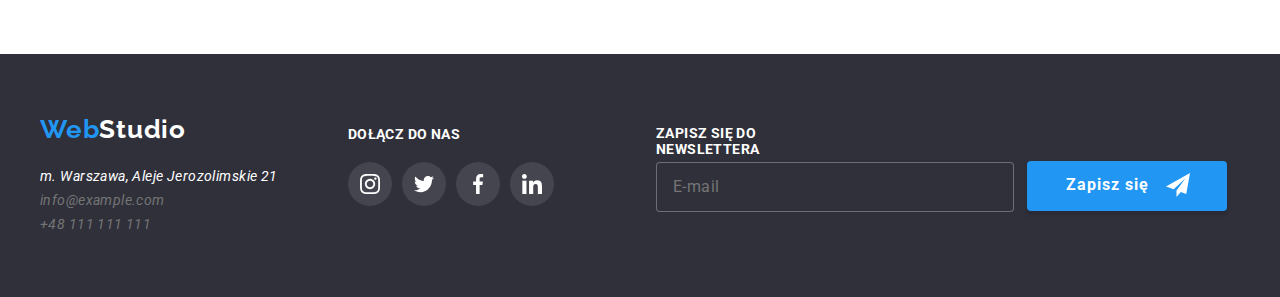
==== commit 560a3b1e: "." ====
--- a/portfolio.html
+++ b/portfolio.html
@@ -261,7 +261,7 @@
                     <form name="signup-form">
                         <label>
                             <p class="newsletter-text">Zapisz się do newslettera</p>
-                            <input class="newsletter-input" type="email" name="email" />
+                            <input placeholder="E-mail" class="newsletter-input" type="email" name="email" />
                         </label>
                         <button class="newsletter-button" type="submit">
                             <p class="text-button-newsletter">Zapisz się
--- a/css/styles.css
+++ b/css/styles.css
@@ -1211,6 +1211,11 @@
   top: 70px;
   left: 41px;
   margin-right: 12px;
+  padding-left: 16px;
+  font-size: 16px;
+  line-height: 1.25;
+  letter-spacing: 0.03em;
+  color: var(--white-color);
 }
 .newsletter-button
 {
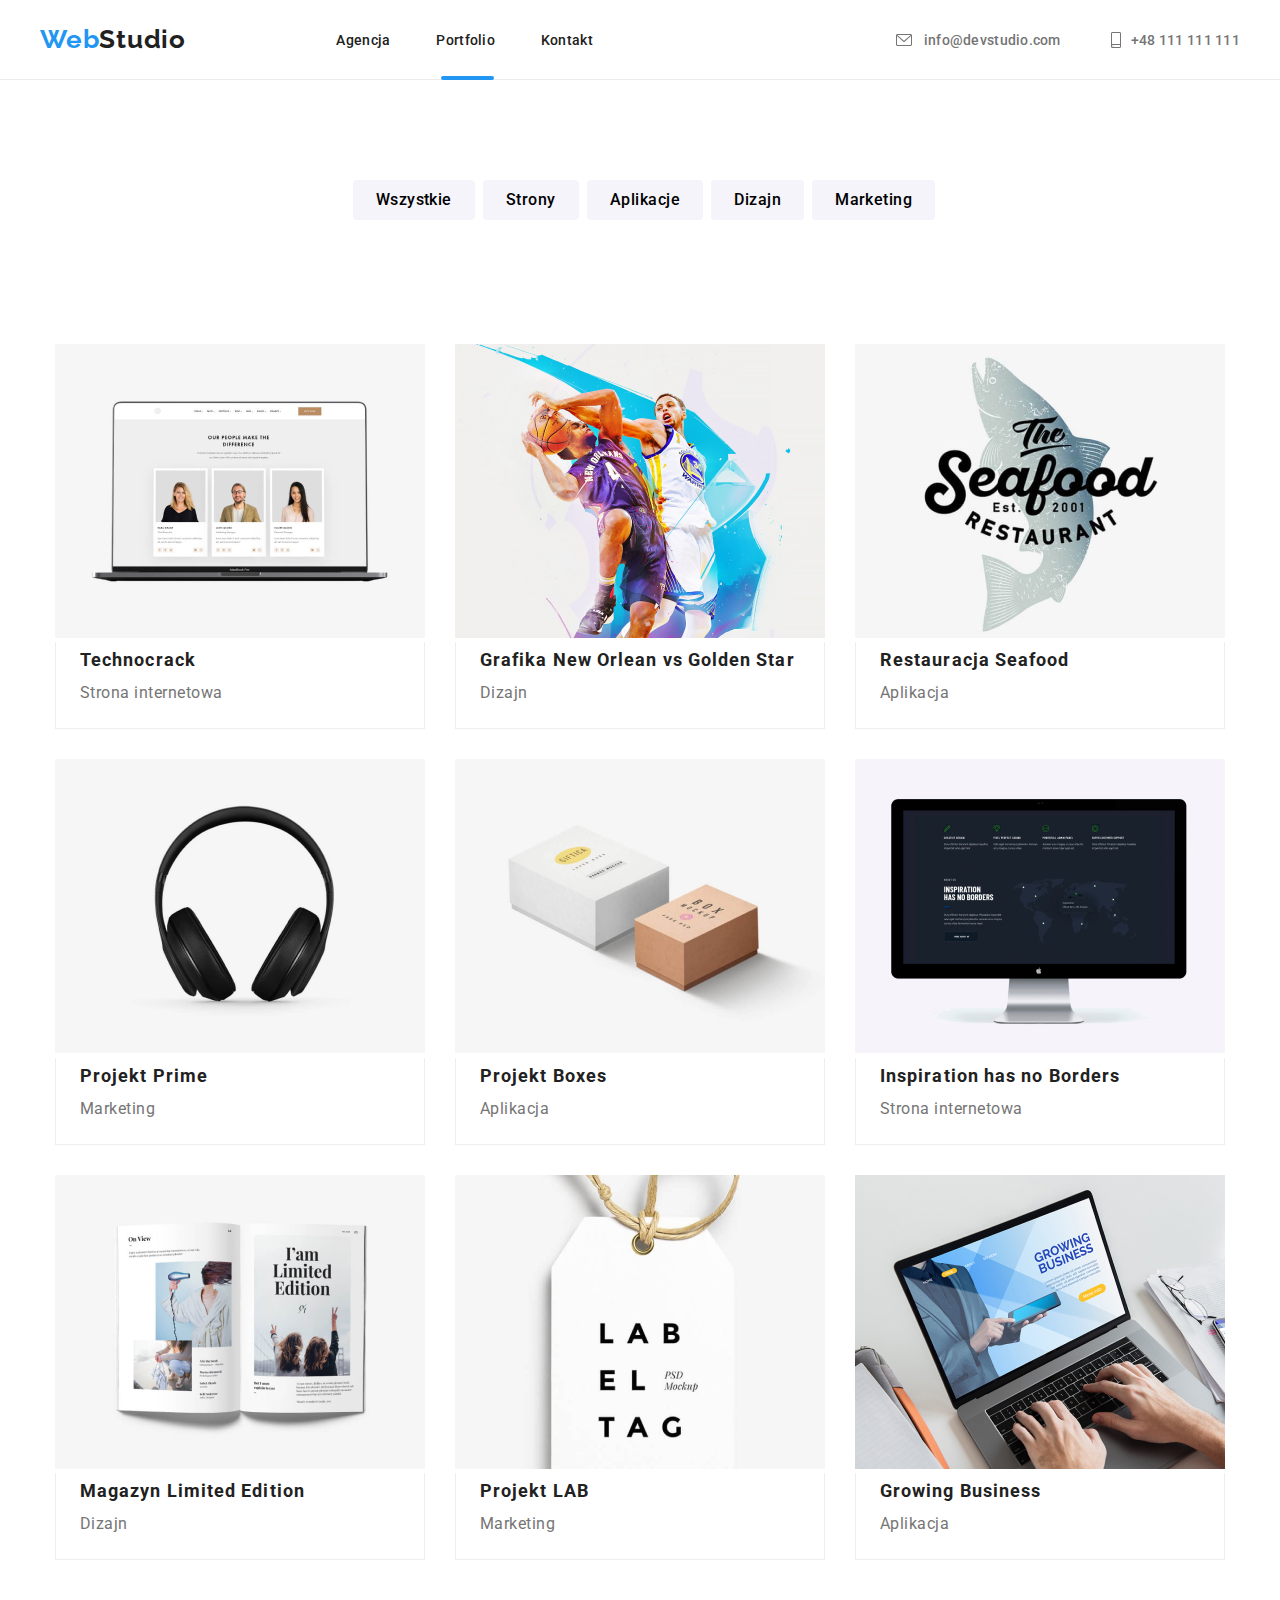
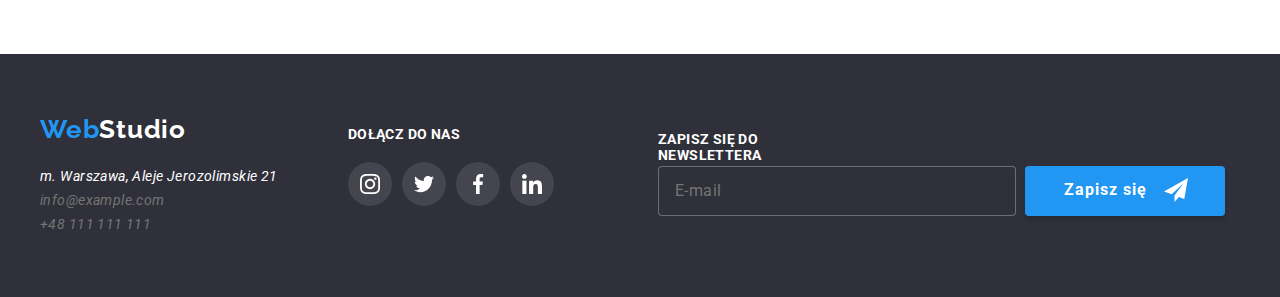
==== commit 99a0f011: "." ====
--- a/portfolio.html
+++ b/portfolio.html
@@ -258,7 +258,7 @@
                   </ul>
                 </li>
                 <li class="footer-list-newsletter">
-                    <form name="signup-form">
+                    <form class="newsletter-form" name="signup-form">
                         <label>
                             <p class="newsletter-text">Zapisz się do newslettera</p>
                             <input placeholder="E-mail" class="newsletter-input" type="email" name="email" />
--- a/css/styles.css
+++ b/css/styles.css
@@ -246,7 +246,7 @@
   height: 50px; 
   display: block;
   margin: 0 auto;
-  
+  border: none;
 }
 
 .second-block-list-item .second-block-list-item-title 
@@ -619,8 +619,6 @@
   0px 1px 1px rgba(0, 0, 0, 0.14),
   0px 2px 1px rgba(0, 0, 0, 0.2);
   border-radius: 4px;
-  justify-content: flex-end;
-  display: flex;
   transition-property: transform, opacity;
   transition-duration: 250ms;
   transition-delay: 0;
@@ -653,14 +651,14 @@
   margin-right:8px;
   margin-top: 8px;
   position: relative;
-
+  left: 489px;
 }
 .overflow
 {
   position: absolute;
   top: -3px;
   overflow: hidden;
-  height: 294px;
+  height: 300px;
   width: 370px;
 }
 .overflow-text
@@ -1190,7 +1188,7 @@
   width: 207px;
   height: 16px;
   left: 41px;
-  top: 71px;
+  top: -2px;
   font-weight: 700;
   font-size: 14px;
   line-height: 1.142;
@@ -1208,7 +1206,7 @@
   box-sizing: border-box;
   border-radius: 4px;
   position: relative;
-  top: 70px;
+  top: -3px;
   left: 41px;
   margin-right: 12px;
   padding-left: 16px;
@@ -1232,7 +1230,7 @@
   cursor: pointer;
   position: relative;
   left: 38px;
-  top: 71px;
+  top: 15px;
   border: #2196f3;
   
 
@@ -1248,10 +1246,148 @@
 .footer-list-newsletter
 {
   list-style-type: none;
+  display: flex;
+  align-items: center;
 }
 .newsletter-button .text-button-newsletter
 {
   position: relative;
   top: -3px;
   left: 1px;
+}
+.newsletter-form
+{
+  display: flex;
+  align-items: center;
+  
+}
+.modal-text
+{
+width: 448px;
+height: 23px;
+font-weight: 700;
+font-size: 20px;
+line-height: 1.15;
+text-align: center;
+letter-spacing: 0.03em;
+margin: 40px 40px 0px 40px;
+position: absolute;
+}
+.form-modal
+{
+  position: relative;
+  top: 75px;
+  right: 0px;
+  margin-left: 40px;
+  
+}
+.username
+{
+  width: 448px;
+  height: 40px;
+  border-radius: 4px;
+  border: 1px solid rgba(33, 33, 33, 0.2);
+  box-sizing: border-box;
+  position: relative;
+  top: -24px;
+  margin-top: 4px;
+
+}
+.username-text
+{
+  font-weight: 400;
+  font-size: 12px;
+  line-height: 1.166;
+  color:var(--third-color);
+  letter-spacing: 0.01em;
+  position: relative;
+  top: -21px;
+  margin-top: 12px;
+}
+.user-phone {
+  width: 448px;
+  height: 40px;
+  border-radius: 4px;
+  border: 1px solid rgba(33, 33, 33, 0.2);
+  box-sizing: border-box;
+  position: relative;
+  top: -26px;
+  margin-top: 4px;
+
+}
+.user-phone-text
+{
+    font-weight: 400;
+    font-size: 12px;
+    line-height: 1.166;
+    color:var(--third-color);
+    letter-spacing: 0.01em;
+    position: relative;
+    top: -24px;
+    margin-top: 10px;
+}
+.user-email {
+  width: 448px;
+  height: 40px;
+  border-radius: 4px;
+  border: 1px solid rgba(33, 33, 33, 0.2);
+  box-sizing: border-box;
+  position: relative;
+  top: -26px;
+  margin-top: 4px;
+
+}
+.user-email-text
+{
+      font-weight: 400;
+      font-size: 12px;
+      line-height: 1.166;
+      color:var(--third-color);
+      letter-spacing: 0.01em;
+      position: relative;
+      top: -24px;
+      margin-top: 10px;
+}
+.place-for-comment
+{
+  width: 448px;
+  height: 120px;
+  border: 1px solid rgba(33, 33, 33, 0.2);
+  box-sizing: border-box;
+  border-radius: 4px;
+  padding-top: 12px;
+  padding-left: 16px;
+  position: relative;
+  top: -26px;
+  margin-top: 4px;
+}
+.place-for-comment-text
+{
+        font-weight: 400;
+        font-size: 12px;
+        line-height: 1.166;
+        color:var(--third-color);
+        letter-spacing: 0.01em;
+        position: relative;
+        top: -24px;
+        margin-top: 10px;
+
+}
+.statue-link
+{
+color: var(--mark-color);
+}
+.policy-link
+{
+color: var(--mark-color);
+}
+.policy-and-statue-text
+{
+  font-weight: 400;
+  font-size: 14px;
+  line-height: 1.714;
+  letter-spacing: 0.03em;
+  color: var(--third-color);
+  position: relative;
+  right: -36px;
 }